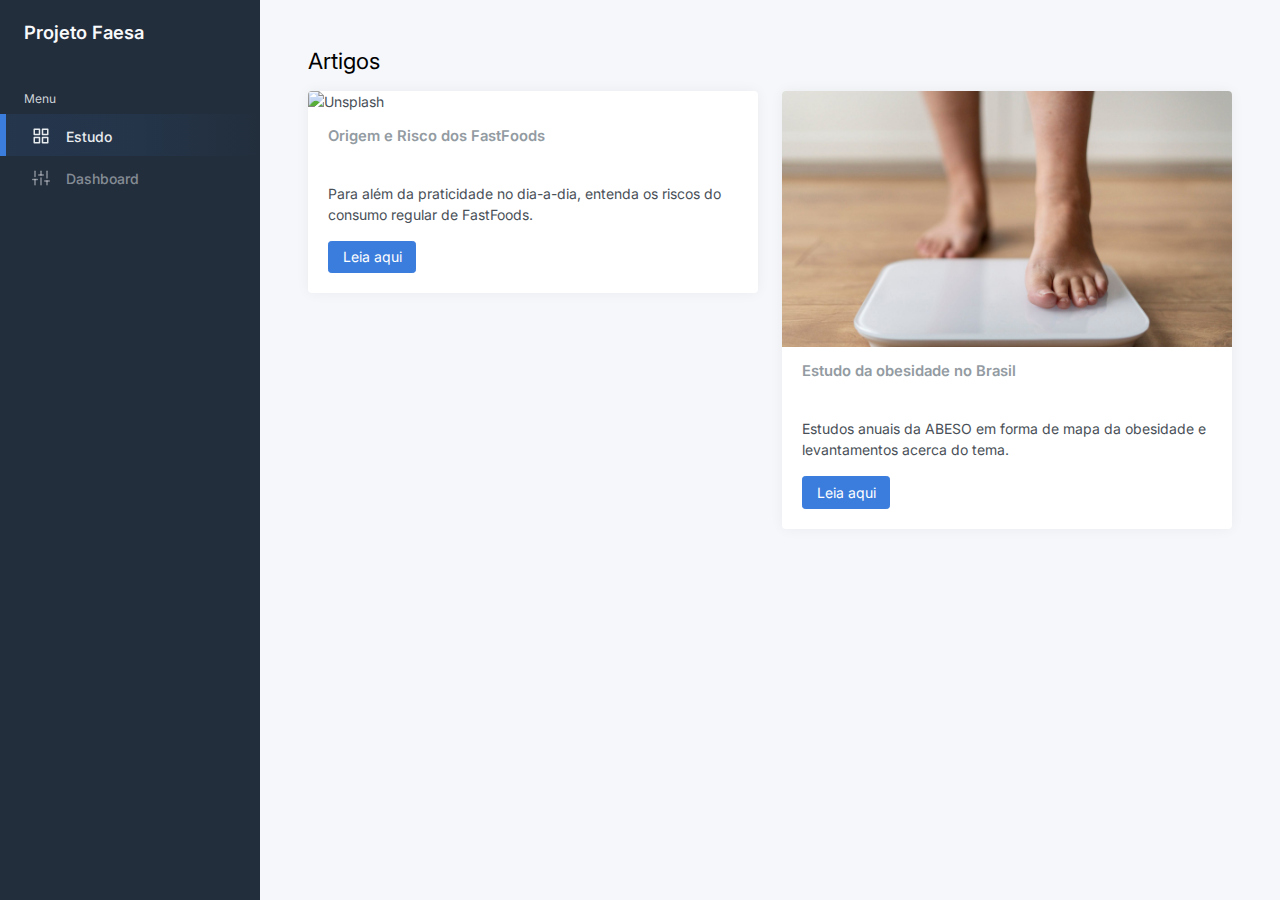
==== estudos.html @ c17b4fe3 "Commit Projeto" ====
<!DOCTYPE html>
<html lang="pt-br">

<head>
	<meta charset="utf-8">
	<meta http-equiv="X-UA-Compatible" content="IE=edge">
	<meta name="viewport" content="width=device-width, initial-scale=1, shrink-to-fit=no">

	<link rel="preconnect" href="https://fonts.gstatic.com">
	<link rel="shortcut icon" href="img/icons/icon-48x48.png" />
	
	<title>Projeto Faesa</title>

	<link href="css/app.css" rel="stylesheet">
	<link href="https://fonts.googleapis.com/css2?family=Inter:wght@300;400;600&display=swap" rel="stylesheet">
</head>

<body>
	<div class="wrapper">
		<nav id="sidebar" class="sidebar js-sidebar">
			<div class="sidebar-content js-simplebar">
				<a class="sidebar-brand" href="Estudo">
          <span class="align-middle">Projeto Faesa</span>
        </a>

				<ul class="sidebar-nav">
					<li class="sidebar-header">
						Menu
					</li>
			
					<li class="sidebar-item active">
						<a class="sidebar-link" href="estudos.html">
              <i class="align-middle" data-feather="grid"></i> <span class="align-middle">Estudo</span>
            </a>
					</li>
					<li class="sidebar-item">
						<a class="sidebar-link" href="index.html">
              <i class="align-middle" data-feather="sliders"></i> <span class="align-middle">Dashboard</span>
            </a>
					</li>
			</div>
		</nav>

		<div class="main">
			<main class="content">
				<div class="container-fluid p-0">

					<div class="mb-3">
						<h1 class="h3 d-inline align-middle">Artigos</h1>
  </a>
					</div>
					<div class="row">
						<div class="col-12 col-md-6">
							<div class="card">
								<img class="card-img-top" src="src/img/photos/hamburguer-de-carne-grelhada-em-pao-gourmet-com-queijo-e-tomate-gerado-por-inteligencia-artificial.jpg" alt="Unsplash">
								<div class="card-header">
									<h5 class="card-title mb-0">Origem e Risco dos FastFoods</h5>
								</div>
								<div class="card-body">
									<p class="card-text">Para além da praticidade no dia-a-dia, entenda os riscos do consumo regular de FastFoods.</p>
									<a href="https://cccancer.net/os-maleficios-dos-fast-foods/"  class="btn btn-primary">Leia aqui</a>
								</div>
							</div>
						</div>

						<div class="col-12 col-md-6">
							<div class="card">
								<img class="card-img-top" src="src/img/photos/wepik-export-20231121022207qe3G.jpeg" alt="Unsplash">
								<div class="card-header">
									<h5 class="card-title mb-0">Estudo da obesidade no Brasil</h5>
								</div>
								<div class="card-body">
									<p class="card-text">Estudos anuais da ABESO em forma de mapa da obesidade e levantamentos acerca do tema.</p>
									<a href="https://abeso.org.br/obesidade-e-sindrome-metabolica/mapa-da-obesidade/" class="btn btn-primary">Leia aqui</a>
								</div>
							</div>
						</div>
					</div>

				</div>
			</main>
		</div>
	</div>

	<script src="js/app.js"></script>

</body>

</html>
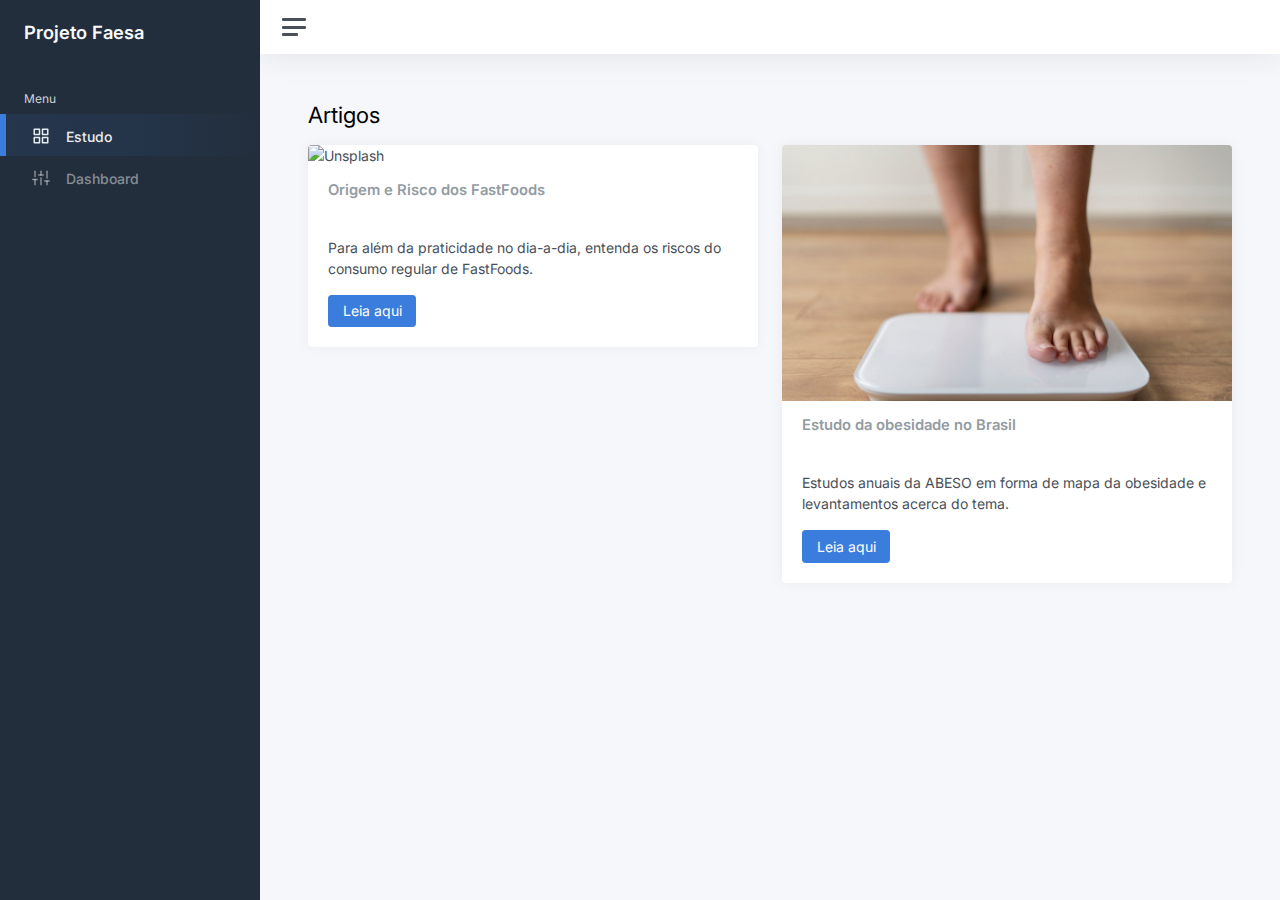
==== commit 5f45162c: "Ajuste navbar" ====
--- a/estudos.html
+++ b/estudos.html
@@ -42,7 +42,19 @@
 		</nav>
 
 		<div class="main">
-			<main class="content">
+				<nav class="navbar navbar-expand navbar-light navbar-bg">
+					<a class="sidebar-toggle js-sidebar-toggle">
+			  <i class="hamburger align-self-center"></i>
+			</a>
+	
+					<div class="navbar-collapse collapse">
+						<ul class="navbar-nav navbar-align">
+	
+						</ul>
+					</div>
+				</nav>
+
+				<main class="content">
 				<div class="container-fluid p-0">
 
 					<div class="mb-3">
